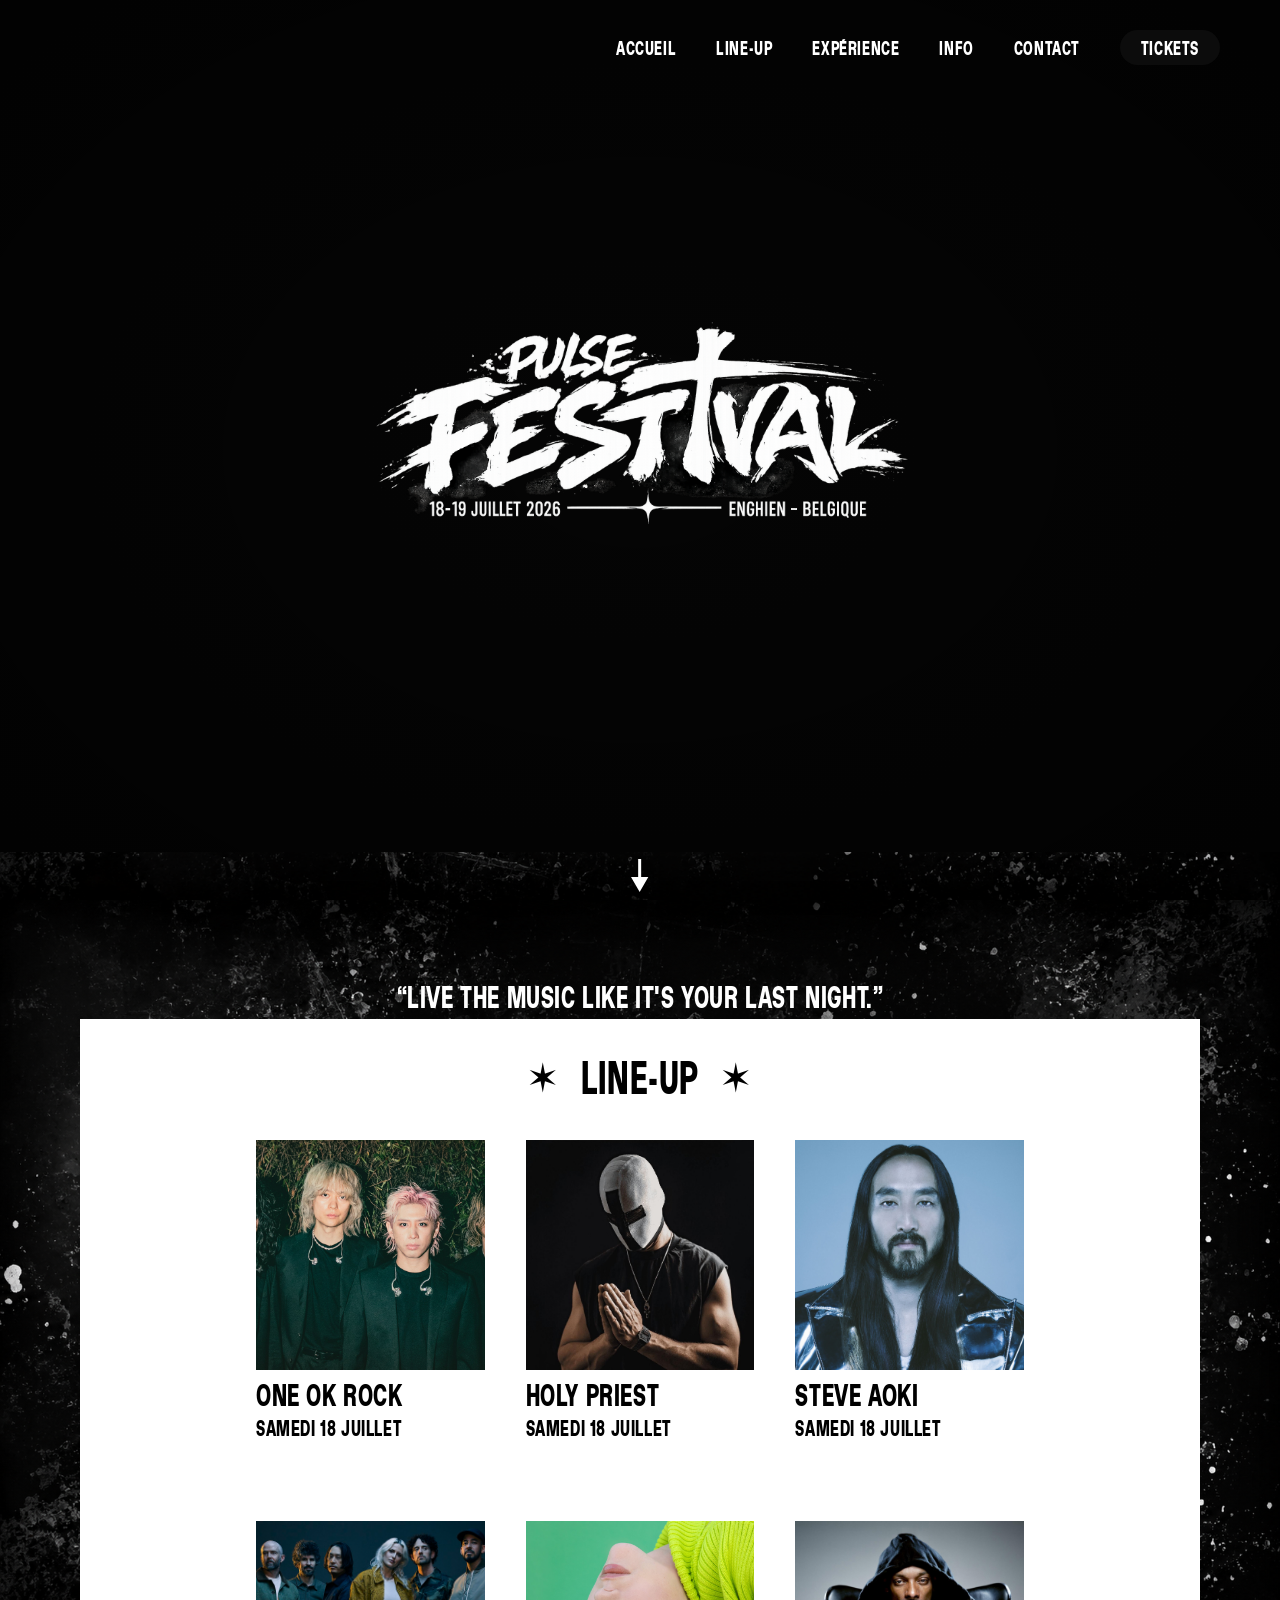
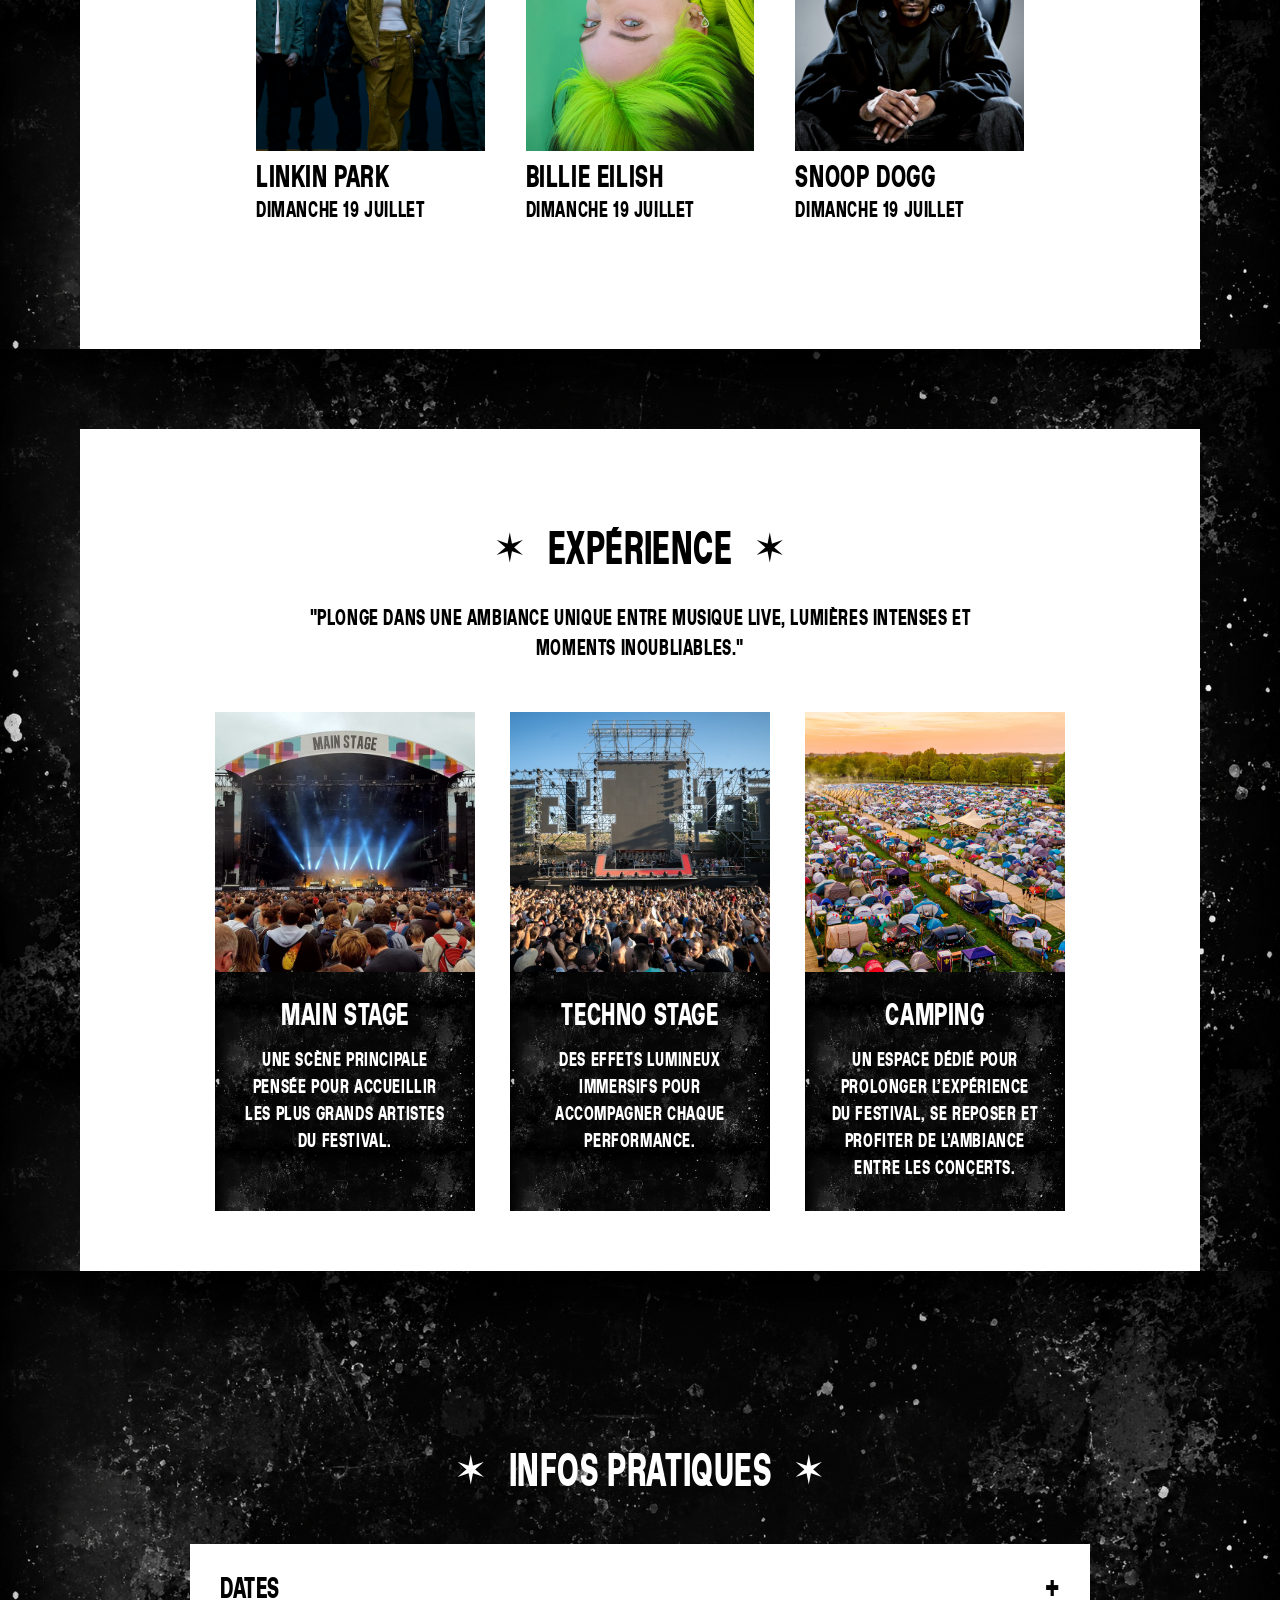
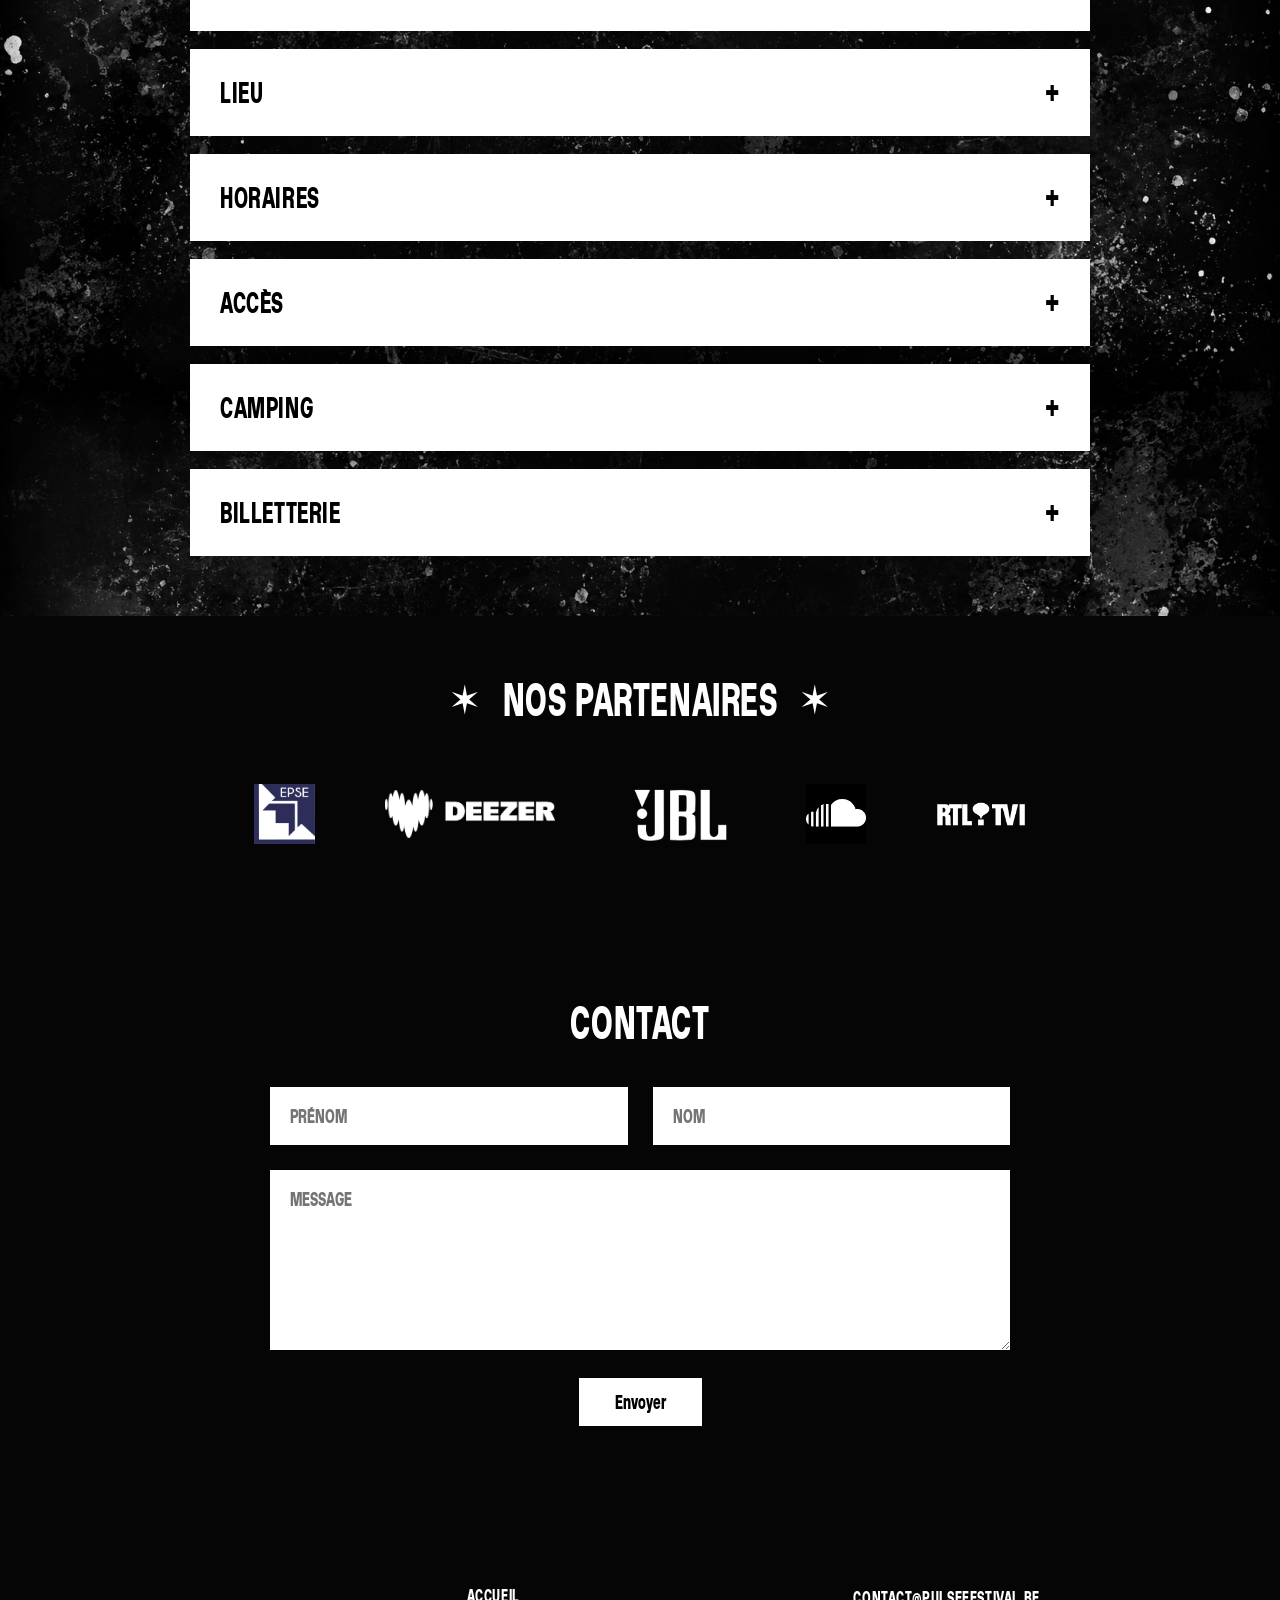
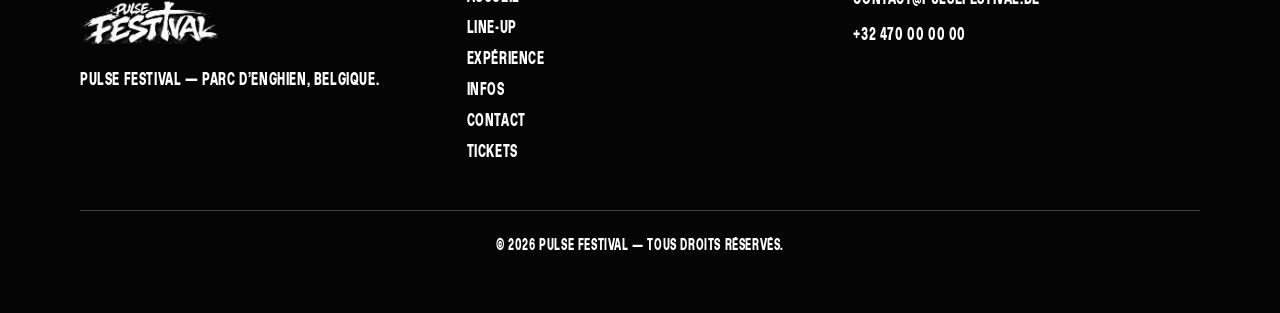
==== index.html @ 1c0c94b2 "Initial commit" ====
<!doctype html>
<html lang="fr">
<head>
    <meta charset="UTF-8">
    <meta name="viewport"
          content="width=device-width, user-scalable=no, initial-scale=1.0, maximum-scale=1.0, minimum-scale=1.0">
    <meta http-equiv="X-UA-Compatible" content="ie=edge">
    <link rel="stylesheet" type="text/css" href="css/style.css">
    <title>Pulse Festival | Benat Léo</title>
</head>
<body>
    <header class="header">
        <div class="header-container">
            <a href="index.html" class="header-logo">
                <img src="assets/images/logo_pulsefestival.png" alt="Logo Pulse Festival">
            </a>

            <nav class="nav">
                <ul>
                    <li><a href="index.html">Accueil</a></li>
                    <li><a href="#lineup">Line-Up</a></li>
                    <li><a href="#experience">Expérience</a></li>
                    <li><a href="#info">Info</a></li>
                    <li><a href="#contact">Contact</a></li>
                    <li><a href="tickets.html" class="ticket-lien">Tickets</a></li>
                </ul>
            </nav>
        </div>
    </header>
    <main>
        <section class="hero">
            <div class="hero-container">
                <img class="hero-logo" src="assets/images/logo_pulsefestival_cut.png" alt="Logo Pulse Festival">
            </div>
            <a href="#lineup" class="hero-arrow" aria-label="Aller à la section Line-up">
                <svg xmlns="http://www.w3.org/2000/svg" width="18" height="33" viewBox="0 0 18 33" fill="none">
                    <path d="M8.66025 33L17.3205 18H-6.67572e-06L8.66025 33ZM8.66025 0L7.16025 0L7.16025 19.5H8.66025H10.1602L10.1602 0L8.66025 0Z" fill="white"/>
                </svg>
            </a>
        </section>
        <section id="lineup">
            <p class="lineup-phrase">“Live the music like it's your last night.”</p>
            <div class="lineup-container">

                <div class="lineup-title">
                    <span class="title-star">✶</span>
                    <h2>Line-Up</h2>
                    <span class="title-star">✶</span>
                </div>

                <div class="lineup-content">

                    <article class="artist-carte">
                        <div class="artist-visuel">
                            <img src="assets/images/OneOkRock.jpg" alt="One Ok Rock">
                            <a href="https://www.deezer.com/fr/artist/469713" class="artist-ecoute" target="_blank" rel="noopener noreferrer">▶ ÉCOUTER</a>
                        </div>
                            <h3>One Ok Rock</h3>
                        <p>Samedi 18 juillet</p>
                    </article>

                    <article class="artist-carte">
                        <div class="artist-visuel">
                            <img src="assets/images/HolyPriest.jpg" alt="Holy Priest">
                            <a href="https://www.deezer.com/fr/artist/4139900" class="artist-ecoute" target="_blank" rel="noopener noreferrer">▶ ÉCOUTER</a>
                        </div>
                            <h3>Holy Priest</h3>
                        <p>Samedi 18 juillet</p>
                    </article>

                    <article class="artist-carte">
                        <div class="artist-visuel">
                            <img src="assets/images/SteveAoki.jpg" alt="Steve Aoki">
                            <a href="https://www.deezer.com/fr/artist/310557" class="artist-ecoute" target="_blank" rel="noopener noreferrer">▶ ÉCOUTER</a>
                        </div>
                            <h3>Steve Aoki</h3>
                        <p>Samedi 18 juillet</p>
                    </article>

                    <article class="artist-carte">
                        <div class="artist-visuel">
                            <img src="assets/images/LinkinPark.jpg" alt="Linkin Park">
                            <a href="https://www.deezer.com/fr/artist/92" class="artist-ecoute" target="_blank" rel="noopener noreferrer">▶ ÉCOUTER</a>
                        </div>
                        <h3>Linkin Park</h3>
                        <p>Dimanche 19 juillet</p>
                    </article>

                    <article class="artist-carte">
                        <div class="artist-visuel">
                            <img src="assets/images/BillieEilish.jpg" alt="Billie Eilish">
                            <a href="https://www.deezer.com/fr/artist/9635624" class="artist-ecoute" target="_blank" rel="noopener noreferrer">▶ ÉCOUTER</a>
                        </div>
                        <h3>Billie Eilish</h3>
                        <p>Dimanche 19 juillet</p>
                    </article>

                    <article class="artist-carte">
                        <div class="artist-visuel">
                            <img src="assets/images/SnoopDog.jpg" alt="Snoop Dogg">
                            <a href="https://www.deezer.com/fr/artist/3" class="artist-ecoute" target="_blank" rel="noopener noreferrer">▶ ÉCOUTER</a>
                        </div>
                        <h3>Snoop Dogg</h3>
                        <p>Dimanche 19 juillet</p>
                    </article>

                </div>

            </div>
        </section>
        <section id="experience">
            <div class="experience-container">
                <div class="experience-titre">
                    <span class="title-star">✶</span>
                    <h2>Expérience</h2>
                    <span class="title-star">✶</span>
                </div>
                <p class="experience-intro">"Plonge dans une ambiance unique entre musique live, lumières intenses et moments inoubliables."</p>

                <div class="experience-content">
                    <article class="experience-carte">
                        <img src="assets/images/MainStage.jpg" alt="Main Stage">
                        <h3>Main Stage</h3>
                        <p>Une scène principale pensée pour accueillir les plus grands artistes du festival.</p>
                    </article>

                    <article class="experience-carte">
                        <img src="assets/images/SecondStage.jpg" alt="Techno Stage">
                        <h3>Techno Stage</h3>
                        <p>Des effets lumineux immersifs pour accompagner chaque performance.</p>
                    </article>

                    <article class="experience-carte">
                        <img src="assets/images/Camping.jpg" alt="Camping">
                        <h3>Camping</h3>
                        <p>Un espace dédié pour prolonger l’expérience du festival, se reposer et profiter de l’ambiance entre les concerts.</p>
                    </article>
                </div>
            </div>
        </section>
        <section id="info">
            <div class="info-container">
                <div class="info-titre">
                    <span class="title-star">✶</span>
                    <h2>Infos pratiques</h2>
                    <span class="title-star">✶</span>
                </div>
                <div class="info-deroulant">
                    <details class="info-carte">
                        <summary>Dates</summary>
                        <div class="info-contenu">
                            <p>Le Pulse Festival aura lieu les 18 et 19 juillet 2026. Deux jours de concerts, d’expériences visuelles et d’ambiance live au cœur de l’été.</p>
                            <div class="info-actions">
                                <a href="#lineup" class="info-action">Voir la Line-Up</a>
                            </div>
                        </div>
                    </details>

                    <details class="info-carte">
                        <summary>Lieu</summary>
                        <div class="info-contenu">
                            <p>Le festival se déroule au Parc d’Enghien, en Belgique. Un cadre naturel et spacieux, idéal pour accueillir les scènes, les espaces de repos et les zones d’expérience du festival.</p>
                            <div class="info-actions">
                                <a href="https://www.google.com/maps/search/?api=1&query=Parc+d%27Enghien+Belgique" class="info-action" target="_blank" rel="noopener noreferrer">Voir l’itinéraire</a>
                            </div>
                        </div>
                    </details>

                    <details class="info-carte">
                        <summary>Horaires</summary>
                        <div class="info-contenu">
                            <p>L’ouverture des portes est prévue à partir de 14h00. Les concerts débuteront dans l’après-midi et se prolongeront jusqu’en soirée.</p>
                            <div class="info-actions">
                                <a href="#lineup" class="info-action">Voir les artistes</a>
                            </div>
                        </div>
                    </details>

                    <details class="info-carte">
                        <summary>Accès</summary>
                        <div class="info-contenu">
                            <p>Le site est accessible à pied, en voiture et via les transports disponibles autour d’Enghien. Des zones de stationnement et des accès piétons seront prévus pour faciliter l’arrivée des festivaliers.</p>
                            <div class="info-actions">
                                <a href="https://www.google.com/maps/search/?api=1&query=Parc+d%27Enghien+Belgique" class="info-action" target="_blank" rel="noopener noreferrer">Préparer mon trajet</a>
                            </div>
                        </div>
                    </details>

                    <details class="info-carte">
                        <summary>Camping</summary>
                        <div class="info-contenu">
                            <p>Un espace camping sera disponible pour les festivaliers souhaitant prolonger l’expérience sur place. Il permettra de se reposer entre les concerts et de profiter pleinement de l’ambiance du festival.</p>
                            <div class="info-actions">
                                <a href="tickets.html" class="info-action">Voir le pass camping</a>
                            </div>
                        </div>
                    </details>

                    <details class="info-carte">
                        <summary>Billetterie</summary>
                        <div class="info-contenu">
                            <p>Les billets seront disponibles en ligne via la page Tickets. Plusieurs formules seront proposées selon l’expérience souhaitée : accès standard, pass week-end et options premium.</p>
                            <div class="info-actions">
                                <a href="tickets.html" class="info-action">Voir les tickets</a>
                            </div>
                        </div>
                    </details>
                </div>
            </div>
        </section>
        <section id="contact">
            <div class="contact-container">

                <div class="partenaires">
                    <div class="contact-titre">
                        <span class="title-star">✶</span>
                        <h2>Nos partenaires</h2>
                        <span class="title-star">✶</span>
                    </div>

                    <div class="partenaires-liste">
                        <img src="assets/images/LogoEpse.png" alt="Logo EPSE">
                        <img src="assets/images/LogoDeezer.png" alt="Logo Deezer">
                        <img src="assets/images/LogoJBL.png" alt="Logo JBL">
                        <img src="assets/images/LogoSoundCloud.png" alt="Logo SoundCloud">
                        <img src="assets/images/LogoRTL.png" alt="Logo RTL TVI" class="logo-rtl">
                    </div>
                </div>

                <div class="contact-formulaire">
                    <h2>Contact</h2>

                    <form>
                        <div class="form-ligne">
                            <input type="text" name="prenom" placeholder="Prénom">
                            <input type="text" name="nom" placeholder="Nom">
                        </div>

                        <textarea name="message" placeholder="Message"></textarea>

                        <button type="submit">Envoyer</button>
                    </form>
                </div>

            </div>
        </section>
    </main>
    <footer class="footer">
        <div class="footer-container">
            <div class="footer-brand">
                <img src="assets/images/logo_pulsefestival.png" alt="Logo Pulse Festival">
                <p>Pulse Festival — Parc d’Enghien, Belgique.</p>
            </div>

            <div class="footer-liens">
                <a href="index.html">Accueil</a>
                <a href="#lineup">Line-Up</a>
                <a href="#experience">Expérience</a>
                <a href="#info">Infos</a>
                <a href="#contact">Contact</a>
                <a href="tickets.html">Tickets</a>
            </div>

            <div class="footer-contact">
                <p>contact@pulsefestival.be</p>
                <p>+32 470 00 00 00</p>
            </div>
        </div>
        <div class="footer-bottom">
            <p>© 2026 Pulse Festival — Tous droits réservés.</p>
        </div>
    </footer>
    <script src="js/script.js"></script>
</body>
</html>
---- css/style.css ----
@font-face{font-family:"Cossette";src:url("../assets/fonts/CossetteTitre-Bold.ttf") format("truetype")}*,*::before,*::after{margin:0;padding:0;box-sizing:border-box}body{font-family:"Cossette",sans-serif;letter-spacing:.6px;background:#050505;text-transform:uppercase}.header{position:fixed;top:0;left:0;width:100%;z-index:10;overflow:hidden}.header-container{position:relative;display:flex;justify-content:flex-end;align-items:center;padding:30px 60px;transition:padding .3s;z-index:1}.header-logo{opacity:0;visibility:hidden;pointer-events:none;position:absolute;left:50%;top:40%;transform:translate(-50%, -50%);transition:opacity .5s}.header::before{content:"";position:absolute;inset:0;background-image:url("../assets/images/background_page.png");opacity:0;transition:opacity .5s;z-index:0}.header.is-scrolled::before{opacity:1}.header.is-scrolled .header-container{justify-content:flex-end;padding:20px 60px}.header.is-scrolled .header-logo{opacity:1;visibility:visible;pointer-events:auto}.header-logo img{width:140px;display:block}.nav ul{display:flex;align-items:center;gap:40px;list-style:none}.nav a{text-decoration:none;color:#fff;font-size:18px;transition:color .5s,text-shadow .5s}.nav a:not(.ticket-lien):hover{color:#00bfff;text-shadow:0 2px 8px rgba(0,0,0,.3)}.nav .ticket-lien{width:100px;height:35px;display:inline-flex;justify-content:center;align-items:center;border-radius:999px;border:.5px solid rgba(0,0,0,0);background:#0c0c0c;color:#fff;text-decoration:none;transition:background-color .3s,border-color .3s}.nav .ticket-lien:hover{border-color:#fff;background-color:rgba(0,0,0,0)}.hero{position:relative;overflow:hidden;background-image:radial-gradient(ellipse at center, rgba(0, 0, 0, 0) 0%, rgba(0, 0, 0, 0.65) 100%),url("../assets/images/background_main.jpg");background-size:100% 100%,cover;background-position:center,center 70%;background-repeat:no-repeat,no-repeat;min-height:100vh}.hero::after{content:"";position:absolute;left:0;bottom:0;width:100%;height:48px;background-image:url("../assets/images/background_page.png");background-size:100% auto;background-position:bottom center;background-repeat:repeat-x;pointer-events:none;z-index:2}.hero-container{min-height:100vh;display:flex;justify-content:center;align-items:center}.hero-logo{max-width:550px;width:60%}.hero-arrow{position:absolute;left:50%;bottom:8px;transform:translateX(-50%);z-index:3;display:block;cursor:pointer}.hero-arrow svg{display:block}#lineup,#experience,#info{background-image:url("../assets/images/background_page.png");background-size:100% auto;background-position:top center;background-repeat:repeat-y;min-height:100vh}.title-star{font-family:Arial,sans-serif;font-size:40px;line-height:1;color:#000}#lineup{padding-top:80px;padding-right:80px;padding-bottom:0;padding-left:80px}.lineup-phrase{color:#fff;text-align:center;font-size:28px;margin-bottom:5px}.lineup-container{position:relative;width:100%;min-height:calc(100vh - 80px);margin:0;background-color:#fff;display:flex;flex-direction:column;align-items:center;padding-bottom:120px}.lineup-title{margin-top:35px;margin-bottom:30px;display:flex;align-items:center;gap:20px}.lineup-title h2{font-size:40px;color:#000}.lineup-content{display:grid;grid-template-columns:repeat(3, 1fr);gap:65px 25px;width:70%}.artist-carte{padding:8px;width:100%;height:auto}.artist-carte img{width:100%;height:230px;object-fit:cover;display:block}.artist-carte h3{margin-top:8px;font-size:28px;color:#000}.artist-carte p{margin-top:4px;font-size:20px;color:#000}.artist-visuel{position:relative;overflow:hidden}.artist-visuel img{transition:filter .3s}.artist-ecoute{position:absolute;left:50%;top:50%;transform:translate(-50%, -50%);opacity:0;padding:10px 18px;border-radius:999px;background-color:#000;color:#fff;text-decoration:none;font-size:20px;transition:opacity .3s,background-color .3s,border-color .3s;border:.5px solid rgba(0,0,0,0)}.artist-visuel:hover img{filter:brightness(0.45)}.artist-visuel:hover .artist-ecoute{opacity:1}.artist-ecoute:hover{border-color:#fff;background-color:rgba(0,0,0,0)}#experience{padding:80px 80px 0}.experience-container{min-height:calc(100vh - 80px);background-color:#fff;color:#000;padding:60px}.experience-titre{margin-top:35px;margin-bottom:30px;display:flex;justify-content:center;align-items:center;gap:20px}.experience-titre h2{font-size:40px;color:#000}.experience-intro{max-width:700px;margin:0 auto;text-align:center;font-size:20px;line-height:1.5}.experience-content{display:grid;grid-template-columns:repeat(3, 1fr);gap:35px;margin:50px auto 0;width:85%}.experience-carte{padding:0;border:none;min-height:220px;background-image:url("../assets/images/background_page.png");background-size:100% auto;background-position:top center;background-repeat:repeat-y;overflow:hidden}.experience-carte img{width:100%;height:260px;object-fit:cover;display:block}.experience-carte h3{font-size:28px;margin-bottom:15px;padding-top:25px}.experience-carte p{font-size:18px;line-height:1.5;padding-bottom:30px}.experience-carte h3,.experience-carte p{color:#fff;text-align:center;padding-left:25px;padding-right:25px}#info{padding:80px 80px 0}.info-container{min-height:calc(100vh - 80px);color:#fff;padding:60px}.info-titre{margin-top:35px;margin-bottom:50px;display:flex;justify-content:center;align-items:center;gap:20px}.info-titre .title-star{color:#fff}.info-titre h2{font-size:40px;color:#fff}.info-deroulant{max-width:900px;margin:50px auto 0;display:flex;flex-direction:column;gap:18px}.info-carte{background-color:#fff;color:#000;overflow:hidden}.info-carte summary{cursor:pointer;list-style:none;padding:24px 30px;font-size:26px;display:flex;justify-content:space-between;align-items:center}.info-carte summary::after{content:"+";font-size:32px}.info-carte[open] summary::after{content:"-"}.info-contenu{max-height:0;overflow:hidden;opacity:0;padding:0 30px;transition:max-height .4s,opacity .3s,padding-bottom .3s}.info-carte[open] .info-contenu{max-height:250px;opacity:1;padding-bottom:30px}.info-actions{display:flex;justify-content:flex-end;gap:15px;margin-top:20px}.info-action{padding:12px 22px;background-color:#000;color:#fff;text-decoration:none;border:.5px solid rgba(0,0,0,0);font-size:18px;transition:background-color .3s,border-color .3s,color .3s}.info-action:hover{background-color:rgba(0,0,0,0);border-color:#000;color:#000}#contact{background-color:#050505;color:#fff;min-height:100vh}.contact-container{min-height:100vh}.partenaires{padding:60px 80px;text-align:center}.partenaires-liste{display:flex;justify-content:center;align-items:center;gap:70px}.partenaires-liste img{max-height:60px;max-width:170px;object-fit:contain;display:block}.partenaires-liste .logo-rtl{max-height:90px}.contact-titre{display:flex;justify-content:center;align-items:center;gap:20px;margin-bottom:45px}.contact-titre h2{font-size:40px;color:#fff}.contact-titre .title-star{color:#fff}.contact-formulaire{max-width:900px;margin:80px auto 0;padding:0 80px 100px;text-align:center}.contact-formulaire h2{font-size:40px;margin-bottom:40px}.form-ligne{display:grid;grid-template-columns:repeat(2, 1fr);gap:25px;margin-bottom:25px}.contact-formulaire input,.contact-formulaire textarea{width:100%;padding:18px 20px;background-color:#fff;border:none;font-family:"Cossette",sans-serif;font-size:18px;color:#000;text-transform:none}.contact-formulaire textarea{min-height:180px;resize:vertical}.contact-formulaire input::placeholder,.contact-formulaire textarea::placeholder{text-transform:uppercase}.contact-formulaire button{margin-top:25px;padding:12px 35px;border:.5px solid rgba(0,0,0,0);background-color:#fff;color:#000;font-family:"Cossette",sans-serif;font-size:18px;cursor:pointer;transition:background-color .3s,border-color .3s,color .3s}.contact-formulaire button:hover{background-color:rgba(0,0,0,0);border-color:#fff;color:#fff}.footer{background-color:#050505;color:#fff;padding:60px 80px}.footer-container{display:grid;grid-template-columns:1fr 1fr 1fr;gap:40px;align-items:start}.footer-brand img{width:140px;margin-bottom:20px}.footer-brand p,.footer-contact p{font-size:16px;line-height:1.5}.footer-liens{display:flex;flex-direction:column;gap:12px}.footer-liens a{color:#fff;text-decoration:none;font-size:16px;transition:color .3s}.footer-liens a:hover{color:#00bfff}.footer-contact{display:flex;flex-direction:column;gap:12px}.footer-bottom{margin-top:50px;padding-top:25px;border-top:1px solid hsla(0,0%,100%,.25);text-align:center}.footer-bottom p{font-size:14px}#tickets{min-height:100vh;background-color:#050505;color:#fff;display:flex;justify-content:center;align-items:center;text-align:center;padding:120px 80px}.tickets-container h1{font-size:48px;margin-bottom:20px}.tickets-container p{font-size:20px;margin-bottom:35px}.tickets-retour{color:#fff;text-decoration:none;border:.5px solid #fff;padding:12px 25px}
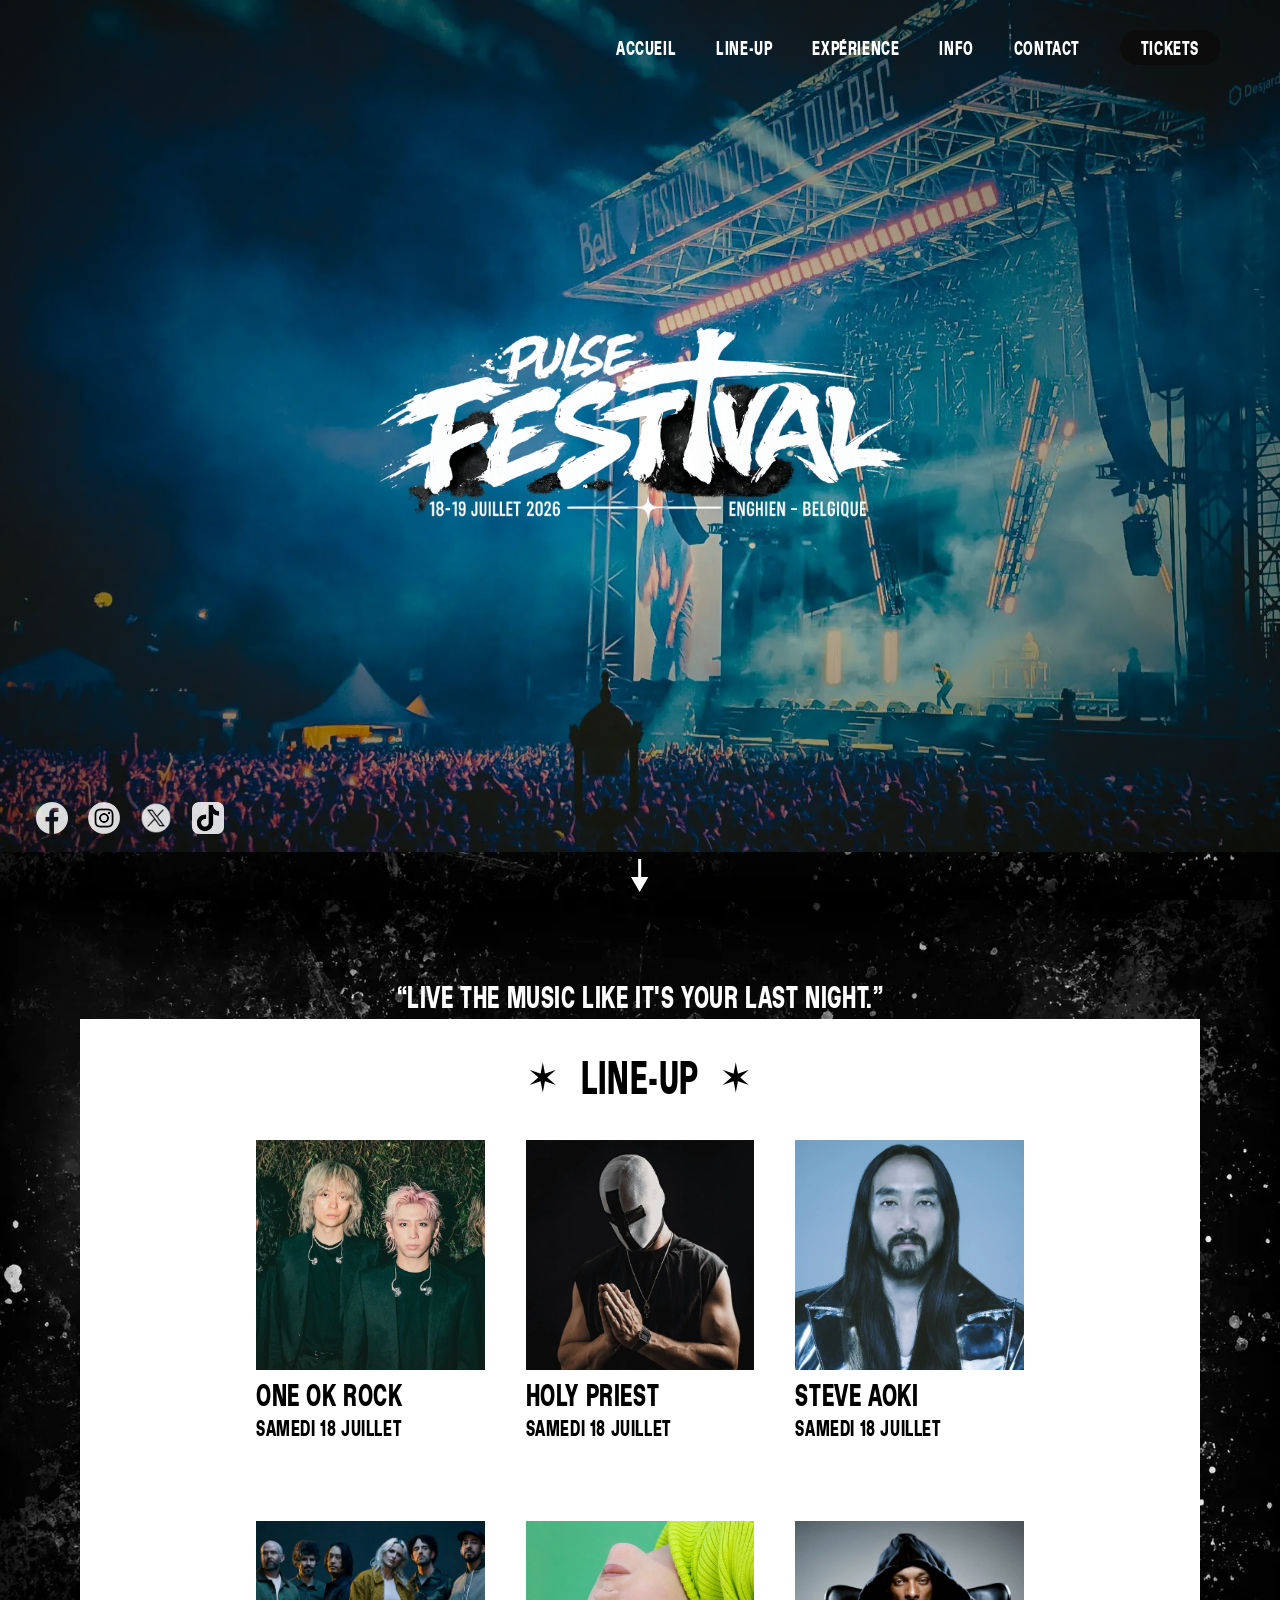
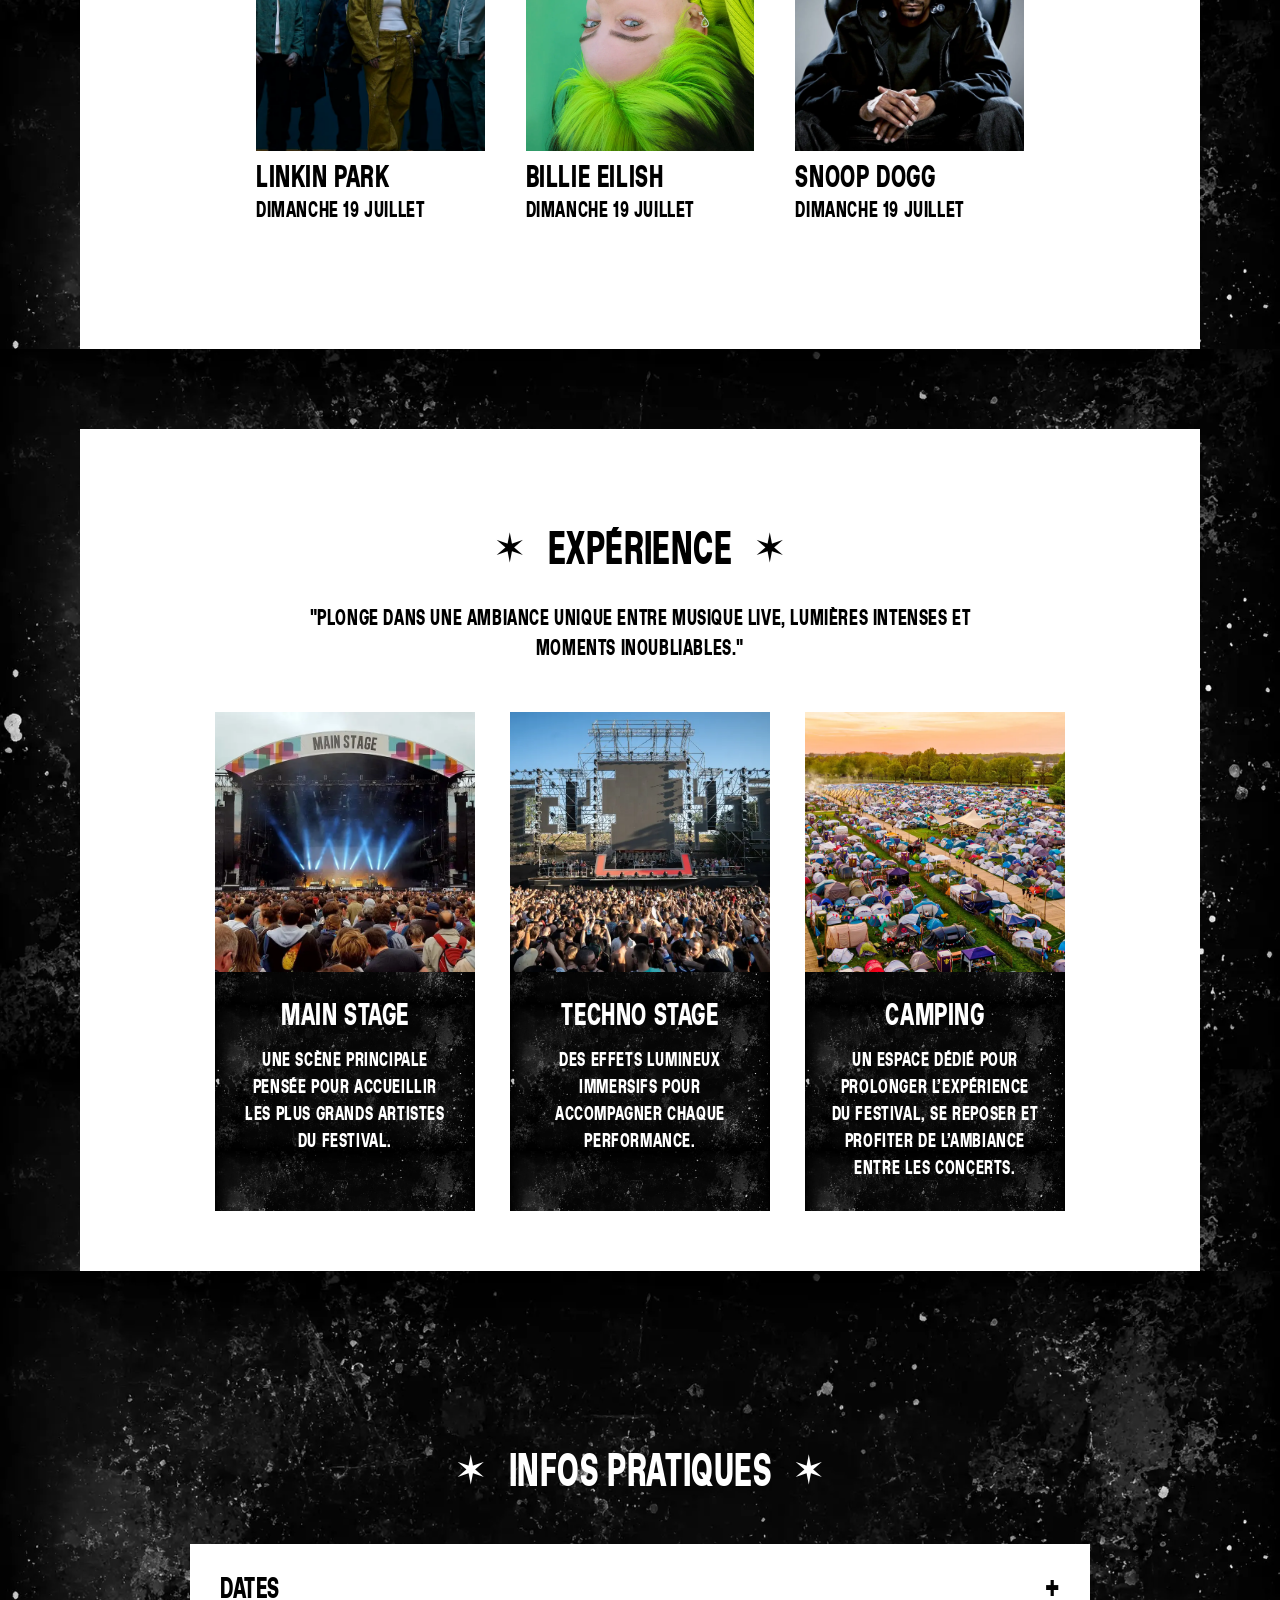
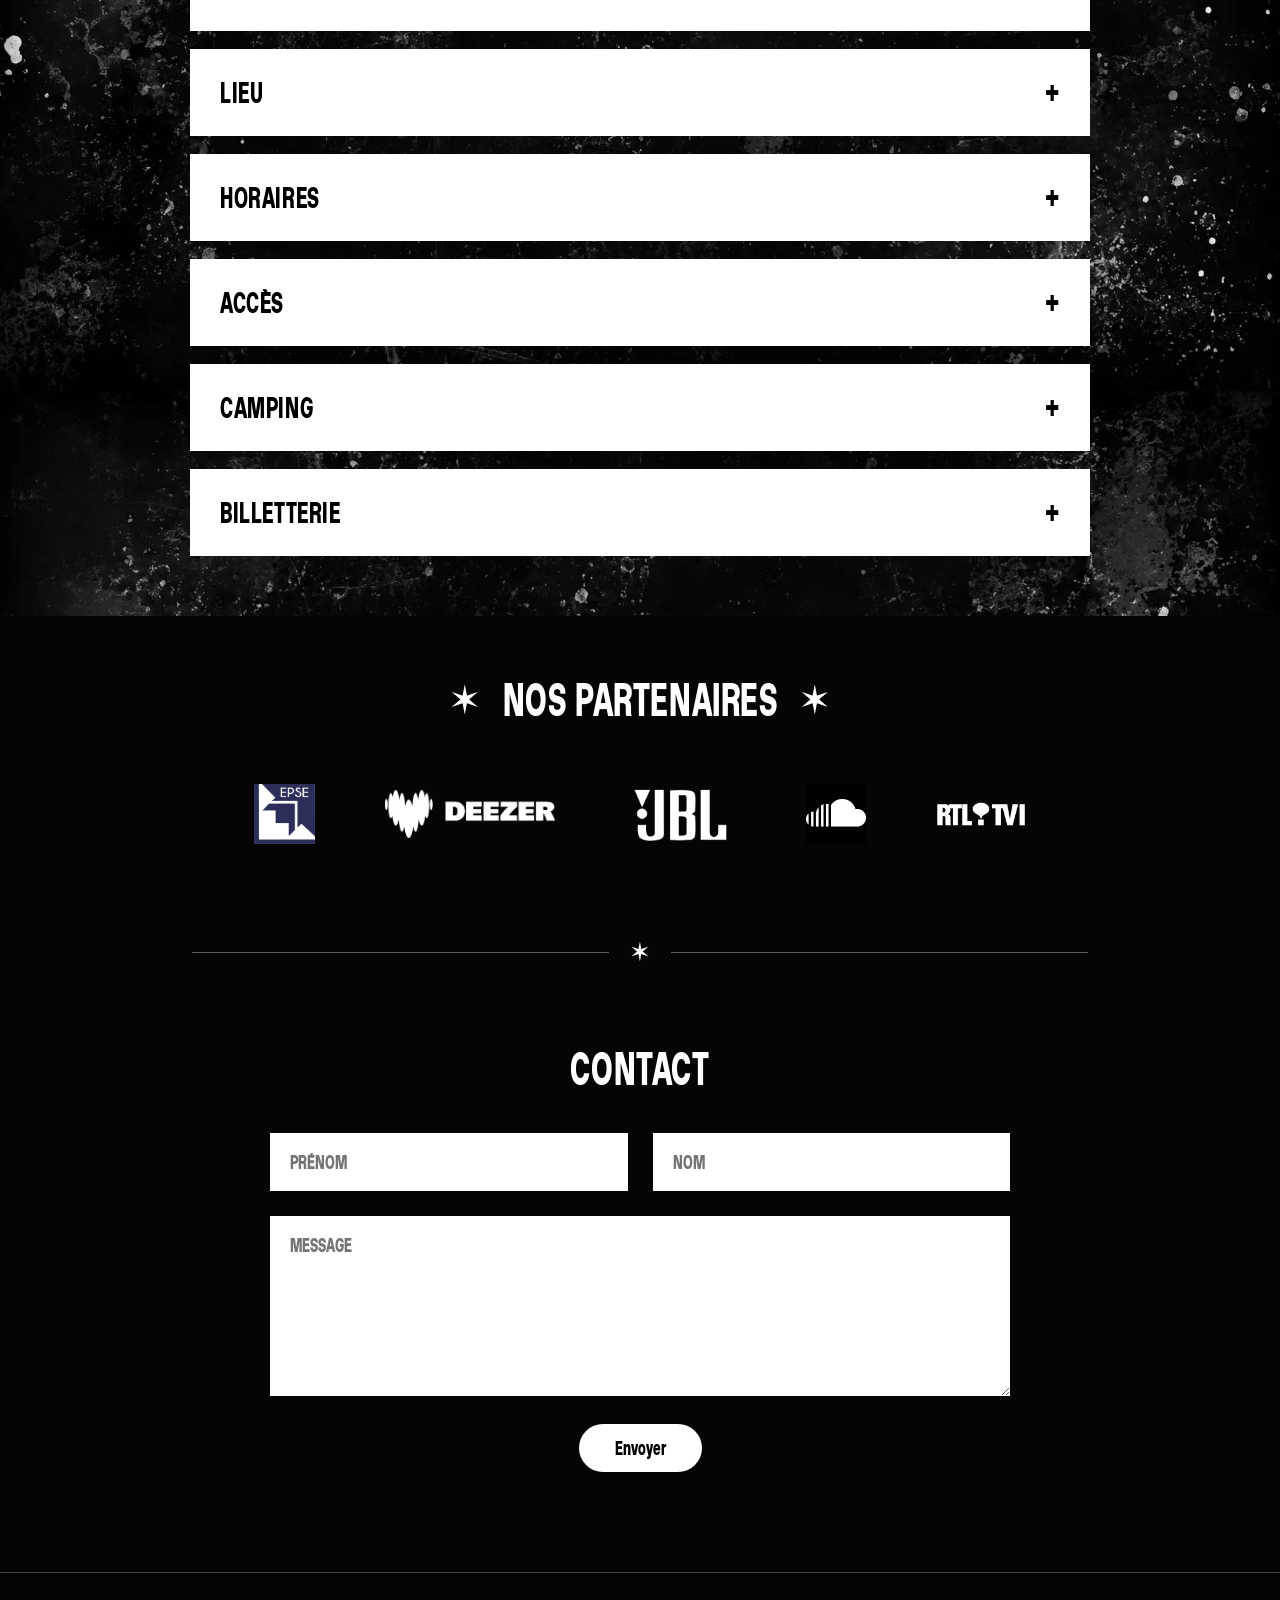
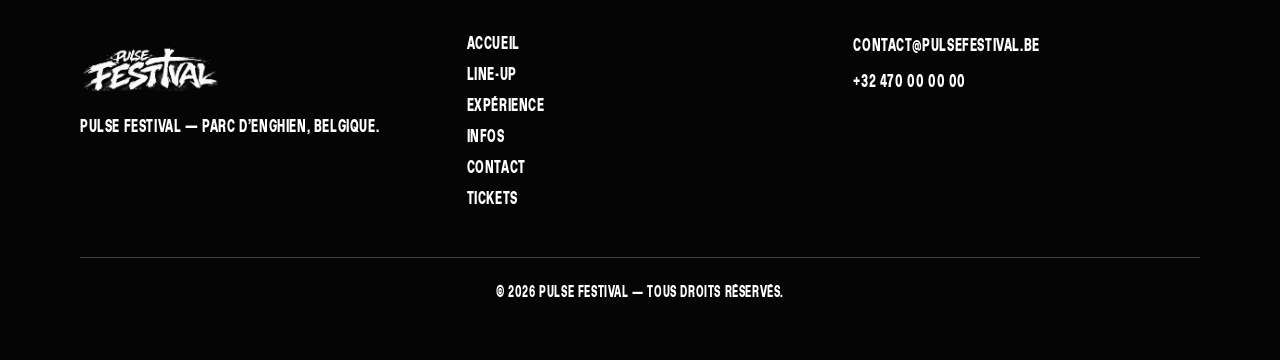
==== commit 5510ec00: "Update final responsive version" ====
--- a/index.html
+++ b/index.html
@@ -2,10 +2,19 @@
 <html lang="fr">
 <head>
     <meta charset="UTF-8">
-    <meta name="viewport"
-          content="width=device-width, user-scalable=no, initial-scale=1.0, maximum-scale=1.0, minimum-scale=1.0">
-    <meta http-equiv="X-UA-Compatible" content="ie=edge">
-    <link rel="stylesheet" type="text/css" href="css/style.css">
+    <meta name="viewport" content="width=device-width, initial-scale=1.0">
+    <meta name="description" content="Pulse Festival est un festival musical organisé à Enghien les 18 et 19 juillet 2026, avec une programmation live, des scènes immersives et une expérience festival complète.">
+    <meta name="author" content="Benat Léo">
+
+    <meta property="og:title" content="Pulse Festival | Enghien 2026">
+    <meta property="og:description" content="Découvrez Pulse Festival, un événement musical immersif à Enghien les 18 et 19 juillet 2026.">
+    <meta property="og:image" content="https://benatleopulsefestival.fr/assets/images/logo_pulsefestival.png">
+    <meta property="og:url" content="https://benatleopulsefestival.fr">
+    <meta property="og:type" content="website">
+
+    <link rel="icon" href="assets/images/logo_pulsefestival.png">
+    <link rel="stylesheet" type="text/css" href="css/style.css?v=2">
+
     <title>Pulse Festival | Benat Léo</title>
 </head>
 <body>
@@ -25,6 +34,11 @@
                     <li><a href="tickets.html" class="ticket-lien">Tickets</a></li>
                 </ul>
             </nav>
+            <button class="burger" type="button" aria-label="Ouvrir le menu" aria-expanded="false">
+                <span></span>
+                <span></span>
+                <span></span>
+            </button>
         </div>
     </header>
     <main>
@@ -32,6 +46,23 @@
             <div class="hero-container">
                 <img class="hero-logo" src="assets/images/logo_pulsefestival_cut.png" alt="Logo Pulse Festival">
             </div>
+            <div class="hero-socials">
+                <a href="https://facebook.com" target="_blank" rel="noopener noreferrer">
+                    <img src="assets/images/LogoFacebook.png" alt="Facebook">
+                </a>
+
+                <a href="https://instagram.com" target="_blank" rel="noopener noreferrer">
+                    <img src="assets/images/LogoInstagram.png" alt="Instagram">
+                </a>
+
+                <a href="https://x.com" target="_blank" rel="noopener noreferrer">
+                    <img src="assets/images/LogoX.png" alt="X">
+                </a>
+
+                <a href="https://tiktok.com" target="_blank" rel="noopener noreferrer">
+                    <img src="assets/images/LogoTiktok.png" alt="TikTok">
+                </a>
+            </div>
             <a href="#lineup" class="hero-arrow" aria-label="Aller à la section Line-up">
                 <svg xmlns="http://www.w3.org/2000/svg" width="18" height="33" viewBox="0 0 18 33" fill="none">
                     <path d="M8.66025 33L17.3205 18H-6.67572e-06L8.66025 33ZM8.66025 0L7.16025 0L7.16025 19.5H8.66025H10.1602L10.1602 0L8.66025 0Z" fill="white"/>
@@ -52,8 +83,9 @@
 
                     <article class="artist-carte">
                         <div class="artist-visuel">
-                            <img src="assets/images/OneOkRock.jpg" alt="One Ok Rock">
+                            <img src="assets/images/OneOkRock.webp" alt="One Ok Rock">
                             <a href="https://www.deezer.com/fr/artist/469713" class="artist-ecoute" target="_blank" rel="noopener noreferrer">▶ ÉCOUTER</a>
+                            <a href="artist-oneokrock.html" class="artist-details">DÉTAILS</a>
                         </div>
                             <h3>One Ok Rock</h3>
                         <p>Samedi 18 juillet</p>
@@ -61,8 +93,9 @@
 
                     <article class="artist-carte">
                         <div class="artist-visuel">
-                            <img src="assets/images/HolyPriest.jpg" alt="Holy Priest">
+                            <img src="assets/images/HolyPriest.webp" alt="Holy Priest">
                             <a href="https://www.deezer.com/fr/artist/4139900" class="artist-ecoute" target="_blank" rel="noopener noreferrer">▶ ÉCOUTER</a>
+                            <a href="artist-oneokrock.html" class="artist-details">DÉTAILS</a>
                         </div>
                             <h3>Holy Priest</h3>
                         <p>Samedi 18 juillet</p>
@@ -70,8 +103,9 @@
 
                     <article class="artist-carte">
                         <div class="artist-visuel">
-                            <img src="assets/images/SteveAoki.jpg" alt="Steve Aoki">
+                            <img src="assets/images/SteveAoki.webp" alt="Steve Aoki">
                             <a href="https://www.deezer.com/fr/artist/310557" class="artist-ecoute" target="_blank" rel="noopener noreferrer">▶ ÉCOUTER</a>
+                            <a href="artist-oneokrock.html" class="artist-details">DÉTAILS</a>
                         </div>
                             <h3>Steve Aoki</h3>
                         <p>Samedi 18 juillet</p>
@@ -79,8 +113,9 @@
 
                     <article class="artist-carte">
                         <div class="artist-visuel">
-                            <img src="assets/images/LinkinPark.jpg" alt="Linkin Park">
+                            <img src="assets/images/LinkinPark.webp" alt="Linkin Park">
                             <a href="https://www.deezer.com/fr/artist/92" class="artist-ecoute" target="_blank" rel="noopener noreferrer">▶ ÉCOUTER</a>
+                            <a href="artist-oneokrock.html" class="artist-details">DÉTAILS</a>
                         </div>
                         <h3>Linkin Park</h3>
                         <p>Dimanche 19 juillet</p>
@@ -88,8 +123,9 @@
 
                     <article class="artist-carte">
                         <div class="artist-visuel">
-                            <img src="assets/images/BillieEilish.jpg" alt="Billie Eilish">
+                            <img src="assets/images/BillieEilish.webp" alt="Billie Eilish">
                             <a href="https://www.deezer.com/fr/artist/9635624" class="artist-ecoute" target="_blank" rel="noopener noreferrer">▶ ÉCOUTER</a>
+                            <a href="artist-oneokrock.html" class="artist-details">DÉTAILS</a>
                         </div>
                         <h3>Billie Eilish</h3>
                         <p>Dimanche 19 juillet</p>
@@ -97,15 +133,15 @@
 
                     <article class="artist-carte">
                         <div class="artist-visuel">
-                            <img src="assets/images/SnoopDog.jpg" alt="Snoop Dogg">
+                            <img src="assets/images/SnoopDog.webp" alt="Snoop Dogg">
                             <a href="https://www.deezer.com/fr/artist/3" class="artist-ecoute" target="_blank" rel="noopener noreferrer">▶ ÉCOUTER</a>
+                            <a href="artist-oneokrock.html" class="artist-details">DÉTAILS</a>
                         </div>
                         <h3>Snoop Dogg</h3>
                         <p>Dimanche 19 juillet</p>
                     </article>
 
                 </div>
-
             </div>
         </section>
         <section id="experience">
@@ -119,19 +155,19 @@
 
                 <div class="experience-content">
                     <article class="experience-carte">
-                        <img src="assets/images/MainStage.jpg" alt="Main Stage">
+                        <img src="assets/images/MainStage.webp" alt="Main Stage">
                         <h3>Main Stage</h3>
                         <p>Une scène principale pensée pour accueillir les plus grands artistes du festival.</p>
                     </article>
 
                     <article class="experience-carte">
-                        <img src="assets/images/SecondStage.jpg" alt="Techno Stage">
+                        <img src="assets/images/SecondStage.webp" alt="Techno Stage">
                         <h3>Techno Stage</h3>
                         <p>Des effets lumineux immersifs pour accompagner chaque performance.</p>
                     </article>
 
                     <article class="experience-carte">
-                        <img src="assets/images/Camping.jpg" alt="Camping">
+                        <img src="assets/images/Camping.webp" alt="Camping">
                         <h3>Camping</h3>
                         <p>Un espace dédié pour prolonger l’expérience du festival, se reposer et profiter de l’ambiance entre les concerts.</p>
                     </article>
@@ -226,7 +262,9 @@
                         <img src="assets/images/LogoRTL.png" alt="Logo RTL TVI" class="logo-rtl">
                     </div>
                 </div>
-
+                <div class="section-separateur">
+                    <span>✶</span>
+                </div>
                 <div class="contact-formulaire">
                     <h2>Contact</h2>
 
--- a/css/style.css
+++ b/css/style.css
@@ -1 +1 @@
-@font-face{font-family:"Cossette";src:url("../assets/fonts/CossetteTitre-Bold.ttf") format("truetype")}*,*::before,*::after{margin:0;padding:0;box-sizing:border-box}body{font-family:"Cossette",sans-serif;letter-spacing:.6px;background:#050505;text-transform:uppercase}.header{position:fixed;top:0;left:0;width:100%;z-index:10;overflow:hidden}.header-container{position:relative;display:flex;justify-content:flex-end;align-items:center;padding:30px 60px;transition:padding .3s;z-index:1}.header-logo{opacity:0;visibility:hidden;pointer-events:none;position:absolute;left:50%;top:40%;transform:translate(-50%, -50%);transition:opacity .5s}.header::before{content:"";position:absolute;inset:0;background-image:url("../assets/images/background_page.png");opacity:0;transition:opacity .5s;z-index:0}.header.is-scrolled::before{opacity:1}.header.is-scrolled .header-container{justify-content:flex-end;padding:20px 60px}.header.is-scrolled .header-logo{opacity:1;visibility:visible;pointer-events:auto}.header-logo img{width:140px;display:block}.nav ul{display:flex;align-items:center;gap:40px;list-style:none}.nav a{text-decoration:none;color:#fff;font-size:18px;transition:color .5s,text-shadow .5s}.nav a:not(.ticket-lien):hover{color:#00bfff;text-shadow:0 2px 8px rgba(0,0,0,.3)}.nav .ticket-lien{width:100px;height:35px;display:inline-flex;justify-content:center;align-items:center;border-radius:999px;border:.5px solid rgba(0,0,0,0);background:#0c0c0c;color:#fff;text-decoration:none;transition:background-color .3s,border-color .3s}.nav .ticket-lien:hover{border-color:#fff;background-color:rgba(0,0,0,0)}.hero{position:relative;overflow:hidden;background-image:radial-gradient(ellipse at center, rgba(0, 0, 0, 0) 0%, rgba(0, 0, 0, 0.65) 100%),url("../assets/images/background_main.jpg");background-size:100% 100%,cover;background-position:center,center 70%;background-repeat:no-repeat,no-repeat;min-height:100vh}.hero::after{content:"";position:absolute;left:0;bottom:0;width:100%;height:48px;background-image:url("../assets/images/background_page.png");background-size:100% auto;background-position:bottom center;background-repeat:repeat-x;pointer-events:none;z-index:2}.hero-container{min-height:100vh;display:flex;justify-content:center;align-items:center}.hero-logo{max-width:550px;width:60%}.hero-arrow{position:absolute;left:50%;bottom:8px;transform:translateX(-50%);z-index:3;display:block;cursor:pointer}.hero-arrow svg{display:block}#lineup,#experience,#info{background-image:url("../assets/images/background_page.png");background-size:100% auto;background-position:top center;background-repeat:repeat-y;min-height:100vh}.title-star{font-family:Arial,sans-serif;font-size:40px;line-height:1;color:#000}#lineup{padding-top:80px;padding-right:80px;padding-bottom:0;padding-left:80px}.lineup-phrase{color:#fff;text-align:center;font-size:28px;margin-bottom:5px}.lineup-container{position:relative;width:100%;min-height:calc(100vh - 80px);margin:0;background-color:#fff;display:flex;flex-direction:column;align-items:center;padding-bottom:120px}.lineup-title{margin-top:35px;margin-bottom:30px;display:flex;align-items:center;gap:20px}.lineup-title h2{font-size:40px;color:#000}.lineup-content{display:grid;grid-template-columns:repeat(3, 1fr);gap:65px 25px;width:70%}.artist-carte{padding:8px;width:100%;height:auto}.artist-carte img{width:100%;height:230px;object-fit:cover;display:block}.artist-carte h3{margin-top:8px;font-size:28px;color:#000}.artist-carte p{margin-top:4px;font-size:20px;color:#000}.artist-visuel{position:relative;overflow:hidden}.artist-visuel img{transition:filter .3s}.artist-ecoute{position:absolute;left:50%;top:50%;transform:translate(-50%, -50%);opacity:0;padding:10px 18px;border-radius:999px;background-color:#000;color:#fff;text-decoration:none;font-size:20px;transition:opacity .3s,background-color .3s,border-color .3s;border:.5px solid rgba(0,0,0,0)}.artist-visuel:hover img{filter:brightness(0.45)}.artist-visuel:hover .artist-ecoute{opacity:1}.artist-ecoute:hover{border-color:#fff;background-color:rgba(0,0,0,0)}#experience{padding:80px 80px 0}.experience-container{min-height:calc(100vh - 80px);background-color:#fff;color:#000;padding:60px}.experience-titre{margin-top:35px;margin-bottom:30px;display:flex;justify-content:center;align-items:center;gap:20px}.experience-titre h2{font-size:40px;color:#000}.experience-intro{max-width:700px;margin:0 auto;text-align:center;font-size:20px;line-height:1.5}.experience-content{display:grid;grid-template-columns:repeat(3, 1fr);gap:35px;margin:50px auto 0;width:85%}.experience-carte{padding:0;border:none;min-height:220px;background-image:url("../assets/images/background_page.png");background-size:100% auto;background-position:top center;background-repeat:repeat-y;overflow:hidden}.experience-carte img{width:100%;height:260px;object-fit:cover;display:block}.experience-carte h3{font-size:28px;margin-bottom:15px;padding-top:25px}.experience-carte p{font-size:18px;line-height:1.5;padding-bottom:30px}.experience-carte h3,.experience-carte p{color:#fff;text-align:center;padding-left:25px;padding-right:25px}#info{padding:80px 80px 0}.info-container{min-height:calc(100vh - 80px);color:#fff;padding:60px}.info-titre{margin-top:35px;margin-bottom:50px;display:flex;justify-content:center;align-items:center;gap:20px}.info-titre .title-star{color:#fff}.info-titre h2{font-size:40px;color:#fff}.info-deroulant{max-width:900px;margin:50px auto 0;display:flex;flex-direction:column;gap:18px}.info-carte{background-color:#fff;color:#000;overflow:hidden}.info-carte summary{cursor:pointer;list-style:none;padding:24px 30px;font-size:26px;display:flex;justify-content:space-between;align-items:center}.info-carte summary::after{content:"+";font-size:32px}.info-carte[open] summary::after{content:"-"}.info-contenu{max-height:0;overflow:hidden;opacity:0;padding:0 30px;transition:max-height .4s,opacity .3s,padding-bottom .3s}.info-carte[open] .info-contenu{max-height:250px;opacity:1;padding-bottom:30px}.info-actions{display:flex;justify-content:flex-end;gap:15px;margin-top:20px}.info-action{padding:12px 22px;background-color:#000;color:#fff;text-decoration:none;border:.5px solid rgba(0,0,0,0);font-size:18px;transition:background-color .3s,border-color .3s,color .3s}.info-action:hover{background-color:rgba(0,0,0,0);border-color:#000;color:#000}#contact{background-color:#050505;color:#fff;min-height:100vh}.contact-container{min-height:100vh}.partenaires{padding:60px 80px;text-align:center}.partenaires-liste{display:flex;justify-content:center;align-items:center;gap:70px}.partenaires-liste img{max-height:60px;max-width:170px;object-fit:contain;display:block}.partenaires-liste .logo-rtl{max-height:90px}.contact-titre{display:flex;justify-content:center;align-items:center;gap:20px;margin-bottom:45px}.contact-titre h2{font-size:40px;color:#fff}.contact-titre .title-star{color:#fff}.contact-formulaire{max-width:900px;margin:80px auto 0;padding:0 80px 100px;text-align:center}.contact-formulaire h2{font-size:40px;margin-bottom:40px}.form-ligne{display:grid;grid-template-columns:repeat(2, 1fr);gap:25px;margin-bottom:25px}.contact-formulaire input,.contact-formulaire textarea{width:100%;padding:18px 20px;background-color:#fff;border:none;font-family:"Cossette",sans-serif;font-size:18px;color:#000;text-transform:none}.contact-formulaire textarea{min-height:180px;resize:vertical}.contact-formulaire input::placeholder,.contact-formulaire textarea::placeholder{text-transform:uppercase}.contact-formulaire button{margin-top:25px;padding:12px 35px;border:.5px solid rgba(0,0,0,0);background-color:#fff;color:#000;font-family:"Cossette",sans-serif;font-size:18px;cursor:pointer;transition:background-color .3s,border-color .3s,color .3s}.contact-formulaire button:hover{background-color:rgba(0,0,0,0);border-color:#fff;color:#fff}.footer{background-color:#050505;color:#fff;padding:60px 80px}.footer-container{display:grid;grid-template-columns:1fr 1fr 1fr;gap:40px;align-items:start}.footer-brand img{width:140px;margin-bottom:20px}.footer-brand p,.footer-contact p{font-size:16px;line-height:1.5}.footer-liens{display:flex;flex-direction:column;gap:12px}.footer-liens a{color:#fff;text-decoration:none;font-size:16px;transition:color .3s}.footer-liens a:hover{color:#00bfff}.footer-contact{display:flex;flex-direction:column;gap:12px}.footer-bottom{margin-top:50px;padding-top:25px;border-top:1px solid hsla(0,0%,100%,.25);text-align:center}.footer-bottom p{font-size:14px}#tickets{min-height:100vh;background-color:#050505;color:#fff;display:flex;justify-content:center;align-items:center;text-align:center;padding:120px 80px}.tickets-container h1{font-size:48px;margin-bottom:20px}.tickets-container p{font-size:20px;margin-bottom:35px}.tickets-retour{color:#fff;text-decoration:none;border:.5px solid #fff;padding:12px 25px}
+﻿@font-face{font-family:"Cossette";src:url("../assets/fonts/CossetteTitre-Bold.ttf") format("truetype")}*,*::before,*::after{margin:0;padding:0;box-sizing:border-box}body{font-family:"Cossette",sans-serif;letter-spacing:.6px;background:#050505;text-transform:uppercase}.header{position:fixed;top:0;left:0;width:100%;z-index:10;overflow:hidden}.header-container{position:relative;display:flex;justify-content:flex-end;align-items:center;padding:30px 60px;transition:padding .3s;z-index:1}.header-logo{opacity:0;visibility:hidden;pointer-events:none;position:absolute;left:50%;top:40%;transform:translate(-50%, -50%);transition:opacity .5s}.header::before{content:"";position:absolute;inset:0;background-image:url("../assets/images/background_page.webp");opacity:0;transition:opacity .5s;z-index:0}.header.is-scrolled::before{opacity:1}.header.is-scrolled .header-container{justify-content:flex-end;padding:20px 60px}.header.is-scrolled .header-logo{opacity:1;visibility:visible;pointer-events:auto}.header.is-scrolled .nav .ticket-lien{background-color:#fff;color:#000;border-color:#fff}.header.is-scrolled .nav .ticket-lien:hover{background-color:rgba(0,0,0,0);color:#fff;border-color:#fff}.header-logo img{width:140px;display:block}.nav ul{display:flex;align-items:center;gap:40px;list-style:none}.nav a{text-decoration:none;color:#fff;font-size:18px;transition:color .5s,text-shadow .5s}.nav a:not(.ticket-lien):hover{color:#00bfff;text-shadow:0 2px 8px rgba(0,0,0,.3)}.nav .ticket-lien{width:100px;height:35px;display:inline-flex;justify-content:center;align-items:center;border-radius:999px;border:.5px solid rgba(0,0,0,0);background:#0c0c0c;color:#fff;text-decoration:none;transition:background-color .3s,border-color .3s}.nav .ticket-lien:hover{border-color:#fff;background-color:rgba(0,0,0,0)}.burger{display:none;width:36px;height:28px;border:none;background:rgba(0,0,0,0);cursor:pointer;flex-direction:column;justify-content:space-between;position:relative;z-index:4}.burger span{width:100%;height:3px;background-color:#fff;display:block;transition:transform .3s,opacity .3s}.header.menu-open .burger span:nth-child(1){transform:translateY(13px) rotate(45deg)}.header.menu-open .burger span:nth-child(2){opacity:0}.header.menu-open .burger span:nth-child(3){transform:translateY(-13px) rotate(-45deg)}.hero{position:relative;overflow:hidden;background-image:radial-gradient(ellipse at center, rgba(0, 0, 0, 0) 0%, rgba(0, 0, 0, 0.65) 100%),url("../assets/images/background_main.webp");background-size:100% 100%,cover;background-position:center,center 70%;background-repeat:no-repeat,no-repeat;min-height:100vh}.hero::after{content:"";position:absolute;left:0;bottom:0;width:100%;height:48px;background-image:url("../assets/images/background_page.webp");background-size:100% auto;background-position:bottom center;background-repeat:repeat-x;pointer-events:none;z-index:2}.hero-container{min-height:100vh;display:flex;justify-content:center;align-items:center}.hero-logo{max-width:550px;width:60%}.hero-socials{position:absolute;left:35px;bottom:65px;display:flex;gap:18px;z-index:4}.hero-socials a{width:34px;height:34px;display:inline-flex;justify-content:center;align-items:center}.hero-socials img{width:32px;height:32px;object-fit:contain;display:block;filter:invert(1);opacity:.85;transition:opacity .3s,transform .3s}.hero-socials a:hover img{opacity:1;transform:translateY(-3px)}.hero-arrow{position:absolute;left:50%;bottom:8px;transform:translateX(-50%);z-index:3;display:block;cursor:pointer}.hero-arrow svg{display:block}#lineup,#experience,#info{background-image:url("../assets/images/background_page.webp");background-size:100% auto;background-position:top center;background-repeat:repeat-y;min-height:100vh}.title-star{font-family:Arial,sans-serif;font-size:40px;line-height:1;color:#000}.page-logo-top{position:absolute;top:95px;left:80px;width:130px;z-index:2}#lineup{padding-top:80px;padding-right:80px;padding-bottom:0;padding-left:80px}.lineup-phrase{color:#fff;text-align:center;font-size:28px;margin-bottom:5px}.lineup-container{position:relative;width:100%;min-height:calc(100vh - 80px);margin:0;background-color:#fff;display:flex;flex-direction:column;align-items:center;padding-bottom:120px}.lineup-title{margin-top:35px;margin-bottom:30px;display:flex;align-items:center;gap:20px}.lineup-title h2{font-size:40px;color:#000}.lineup-content{display:grid;grid-template-columns:repeat(3, 1fr);gap:65px 25px;width:70%}.artist-carte{padding:8px;width:100%;height:auto}.artist-carte img{width:100%;height:230px;object-fit:cover;display:block}.artist-carte h3{margin-top:8px;font-size:28px;color:#000}.artist-carte p{margin-top:4px;font-size:20px;color:#000}.artist-visuel{position:relative;overflow:hidden}.artist-visuel img{transition:filter .3s}.artist-ecoute,.artist-details{position:absolute;top:50%;transform:translate(-50%, -50%);opacity:0;padding:10px 18px;border-radius:999px;background-color:#000;color:#fff;text-decoration:none;font-size:20px;border:.5px solid rgba(0,0,0,0);transition:opacity .3s,background-color .3s,border-color .3s,color .3s;display:inline-flex;align-items:center;justify-content:center;gap:8px;white-space:nowrap}.artist-ecoute{left:calc(50% - 65px)}.artist-details{left:calc(50% + 65px)}.artist-visuel:hover img{filter:brightness(0.45)}.artist-visuel:hover .artist-ecoute,.artist-visuel:hover .artist-details{opacity:1}.artist-ecoute:hover,.artist-details:hover{background-color:rgba(0,0,0,0);border-color:#fff;color:#fff}#experience{padding:80px 80px 0}.experience-container{min-height:calc(100vh - 80px);background-color:#fff;color:#000;padding:60px}.experience-titre{margin-top:35px;margin-bottom:30px;display:flex;justify-content:center;align-items:center;gap:20px}.experience-titre h2{font-size:40px;color:#000}.experience-intro{max-width:700px;margin:0 auto;text-align:center;font-size:20px;line-height:1.5}.experience-content{display:grid;grid-template-columns:repeat(3, 1fr);gap:35px;margin:50px auto 0;width:85%}.experience-carte{padding:0;border:none;min-height:220px;background-image:url("../assets/images/background_page.webp");background-size:100% auto;background-position:top center;background-repeat:repeat-y;overflow:hidden}.experience-carte img{width:100%;height:260px;object-fit:cover;display:block}.experience-carte h3{font-size:28px;margin-bottom:15px;padding-top:25px}.experience-carte p{font-size:18px;line-height:1.5;padding-bottom:30px}.experience-carte h3,.experience-carte p{color:#fff;text-align:center;padding-left:25px;padding-right:25px}#info{padding:80px 80px 0}.info-container{min-height:calc(100vh - 80px);color:#fff;padding:60px}.info-titre{margin-top:35px;margin-bottom:50px;display:flex;justify-content:center;align-items:center;gap:20px}.info-titre .title-star{color:#fff}.info-titre h2{font-size:40px;color:#fff}.info-deroulant{max-width:900px;margin:50px auto 0;display:flex;flex-direction:column;gap:18px}.info-carte{background-color:#fff;color:#000;overflow:hidden}.info-carte summary{cursor:pointer;list-style:none;padding:24px 30px;font-size:26px;display:flex;justify-content:space-between;align-items:center}.info-carte summary::after{content:"+";font-size:32px}.info-carte[open] summary::after{content:"-"}.info-contenu{max-height:0;overflow:hidden;opacity:0;padding:0 30px;transition:max-height .4s,opacity .3s,padding-bottom .3s}.info-carte[open] .info-contenu{max-height:250px;opacity:1;padding-bottom:30px}.info-actions{display:flex;justify-content:flex-end;gap:15px;margin-top:20px}.info-action{padding:12px 22px;background-color:#000;color:#fff;text-decoration:none;border:.5px solid rgba(0,0,0,0);border-radius:999px;font-size:18px;transition:background-color .3s,border-color .3s,color .3s}.info-action:hover{background-color:rgba(0,0,0,0);border-color:#000;color:#000}#contact{background-color:#050505;color:#fff;min-height:100vh}.section-separateur{width:70%;max-width:900px;margin:20px auto 70px;display:flex;align-items:center;justify-content:center;gap:20px}.section-separateur::before,.section-separateur::after{content:"";height:1px;flex:1;background-color:hsla(0,0%,100%,.35)}.section-separateur span{font-family:Arial,sans-serif;font-size:26px;color:#fff;line-height:1}.contact-container{min-height:100vh}.partenaires{padding:60px 80px;text-align:center}.partenaires-liste{display:flex;justify-content:center;align-items:center;gap:70px}.partenaires-liste img{max-height:60px;max-width:170px;object-fit:contain;display:block}.partenaires-liste .logo-rtl{max-height:90px}.contact-titre{display:flex;justify-content:center;align-items:center;gap:20px;margin-bottom:45px}.contact-titre h2{font-size:40px;color:#fff}.contact-titre .title-star{color:#fff}.contact-formulaire{max-width:900px;margin:80px auto 0;padding:0 80px 100px;text-align:center}.contact-formulaire h2{font-size:40px;margin-bottom:40px}.form-ligne{display:grid;grid-template-columns:repeat(2, 1fr);gap:25px;margin-bottom:25px}.contact-formulaire input,.contact-formulaire textarea{width:100%;padding:18px 20px;background-color:#fff;border:none;font-family:"Cossette",sans-serif;font-size:18px;color:#000;text-transform:none}.contact-formulaire textarea{min-height:180px;resize:vertical}.contact-formulaire input::placeholder,.contact-formulaire textarea::placeholder{text-transform:uppercase}.contact-formulaire button{margin-top:25px;padding:12px 35px;border:.5px solid rgba(0,0,0,0);border-radius:999px;background-color:#fff;color:#000;font-family:"Cossette",sans-serif;font-size:18px;cursor:pointer;transition:background-color .3s,border-color .3s,color .3s}.contact-formulaire button:hover{background-color:rgba(0,0,0,0);border-color:#fff;color:#fff}.footer{background-color:#050505;color:#fff;padding:60px 80px;border-top:1px solid hsla(0,0%,100%,.25)}.footer-container{display:grid;grid-template-columns:1fr 1fr 1fr;gap:40px;align-items:start}.footer-brand img{width:140px;margin-bottom:20px}.footer-brand p,.footer-contact p{font-size:16px;line-height:1.5}.footer-liens{display:flex;flex-direction:column;gap:12px}.footer-liens a{color:#fff;text-decoration:none;font-size:16px;transition:color .3s}.footer-liens a:hover{color:#00bfff}.footer-contact{display:flex;flex-direction:column;gap:12px}.footer-bottom{margin-top:50px;padding-top:25px;border-top:1px solid hsla(0,0%,100%,.25);text-align:center}.footer-bottom p{font-size:14px}#tickets{min-height:100vh;background-image:url("../assets/images/background_page.webp");background-size:100% auto;background-position:top center;background-repeat:repeat-y;color:#fff;padding:140px 80px 100px}.tickets-container{max-width:1100px;margin:0 auto;text-align:center}.tickets-intro{display:flex;justify-content:center;align-items:center;gap:20px;margin-bottom:25px}.tickets-intro h1{font-size:48px}.tickets-intro .title-star{color:#fff}.tickets-texte{max-width:700px;margin:0 auto 60px;font-size:20px;line-height:1.5}.tickets-liste{display:grid;grid-template-columns:repeat(3, 1fr);gap:35px}.ticket-carte-principale h2{display:flex;justify-content:center;align-items:center;gap:12px}.ticket-carte-principale h2::before,.ticket-carte-principale h2::after{content:"✶";font-family:Arial,sans-serif;font-size:26px;line-height:1}.ticket-carte{background-color:#fff;color:#000;padding:45px 30px;min-height:320px;display:flex;flex-direction:column;align-items:center}.ticket-carte h2{font-size:30px;margin-bottom:20px}.ticket-description{font-size:18px;line-height:1.4;margin-bottom:35px}.ticket-prix{font-size:52px;margin-bottom:35px}.ticket-bouton,.tickets-retour{display:inline-flex;justify-content:center;align-items:center;border-radius:999px;padding:12px 28px;background-color:#000;color:#fff;text-decoration:none;border:.5px solid rgba(0,0,0,0);font-size:18px;transition:background-color .3s,border-color .3s,color .3s}.ticket-bouton:hover,.tickets-retour:hover{background-color:rgba(0,0,0,0);border-color:#000;color:#000}.tickets-retour{margin-top:55px;background-color:#fff;color:#000}.tickets-retour:hover{border-color:#fff;color:#fff}#artist-page{min-height:100vh;background-image:url("../assets/images/background_page.webp");background-size:100% auto;background-position:top center;background-repeat:repeat-y;color:#fff;padding:140px 80px 100px}.artist-page-container{max-width:1100px;margin:0 auto;padding:50px;display:grid;grid-template-columns:1fr 1fr;gap:60px;align-items:center;background-color:#050505;border:1px solid hsla(0,0%,100%,.2)}.artist-page-container img{width:100%;height:520px;object-fit:cover;display:block}.artist-page-texte{text-align:center}.artist-page-texte p{font-size:20px;line-height:1.6;margin-bottom:40px}.artist-page-actions{display:flex;justify-content:center;gap:18px;flex-wrap:wrap}.artist-page-bouton{display:inline-flex;justify-content:center;align-items:center;padding:9px 20px;border-radius:999px;background-color:#fff;color:#000;text-decoration:none;border:.5px solid rgba(0,0,0,0);font-size:15px;transition:background-color .3s,border-color .3s,color .3s}.artist-page-bouton:hover{background-color:rgba(0,0,0,0);border-color:#fff;color:#fff}.artist-page-actions .tickets-retour{margin-top:0;padding:9px 20px;font-size:15px}@media(max-width: 1024px){.header-container{padding:25px 35px}.header.is-scrolled .header-container{padding:18px 35px}.nav ul{gap:25px}.nav a{font-size:16px}.hero-logo{width:70%}#lineup,#experience,#info{padding-left:40px;padding-right:40px}.lineup-content{grid-template-columns:repeat(2, 1fr);width:85%}.experience-content{grid-template-columns:repeat(2, 1fr);width:95%}.tickets-liste{grid-template-columns:repeat(2, 1fr)}.partenaires-liste{flex-wrap:wrap;gap:40px}.footer-container{grid-template-columns:1fr 1fr}.page-logo-top{left:40px;width:110px}.artist-page-container{grid-template-columns:1fr;max-width:800px}.artist-page-container img{height:420px}.hero-socials{left:50%;bottom:65px;transform:translateX(-50%);justify-content:center}}@media(max-width: 768px){.header{overflow:visible}.header-logo{display:none}.header-container,.header.is-scrolled .header-container{justify-content:flex-end;padding:18px 22px}.burger{display:flex;z-index:4}.nav{position:fixed;top:0;left:0;width:100%;height:100vh;background-image:url("../assets/images/background_page.webp");background-size:cover;background-position:center;background-repeat:no-repeat;opacity:0;visibility:hidden;pointer-events:none;transform:translateY(-100%);transition:opacity .3s,transform .3s,visibility .3s;z-index:3}.header.menu-open .nav{opacity:1;visibility:visible;pointer-events:auto;transform:translateY(0)}.nav ul{height:100%;flex-direction:column;justify-content:center;align-items:center;gap:22px;padding:0}.nav a{font-size:22px}.nav .ticket-lien{width:140px;height:42px}.hero-logo{width:82%}#lineup,#experience,#info{padding:90px 20px 0}.lineup-phrase{font-size:20px;margin-bottom:15px}.lineup-container,.experience-container,.info-container{padding:35px 20px}.lineup-title,.experience-titre,.info-titre,.contact-titre,.tickets-intro{gap:14px}.lineup-title h2,.experience-titre h2,.info-titre h2,.contact-titre h2,.contact-formulaire h2,.tickets-intro h1{font-size:32px}.title-star{font-size:32px}.lineup-content{grid-template-columns:1fr;width:100%;gap:35px}.artist-carte h3{font-size:24px}.artist-carte p{font-size:18px}.experience-content{grid-template-columns:1fr;width:100%}.info-carte summary{font-size:21px;padding:20px}.info-contenu{padding:0 20px}.info-carte[open] .info-contenu{max-height:420px}.info-actions{justify-content:flex-start;flex-wrap:wrap}.partenaires{padding:50px 25px}.partenaires-liste{gap:30px}.partenaires-liste img{max-width:130px;max-height:50px}.section-separateur{width:85%;margin:10px auto 55px}.contact-formulaire{margin-top:50px;padding:0 25px 80px}.form-ligne{grid-template-columns:1fr}#tickets{padding:120px 25px 80px}.tickets-texte{font-size:18px;margin-bottom:45px}.tickets-liste{grid-template-columns:1fr;gap:30px}.ticket-carte{min-height:auto;padding:35px 25px}.ticket-prix{font-size:44px}.footer{padding:50px 25px}.footer-container{grid-template-columns:1fr;text-align:center}.footer-liens,.footer-contact{align-items:center}.hero-socials{left:50%;bottom:55px;transform:translateX(-50%);justify-content:center;gap:12px}.hero-socials a{width:28px;height:28px}.hero-socials img{width:20px;height:20px}.page-logo-top{top:90px;left:25px;width:95px}.artist-page-container{grid-template-columns:1fr;gap:35px;padding:35px 25px}.artist-page-container img{height:320px}.artist-page-texte p{font-size:18px}.artist-page-actions{flex-direction:column;align-items:center;gap:14px}.artist-page-bouton,.artist-page-actions .tickets-retour{width:fit-content}.artist-ecoute{left:50%;top:40%}.artist-details{left:50%;top:62%}}
